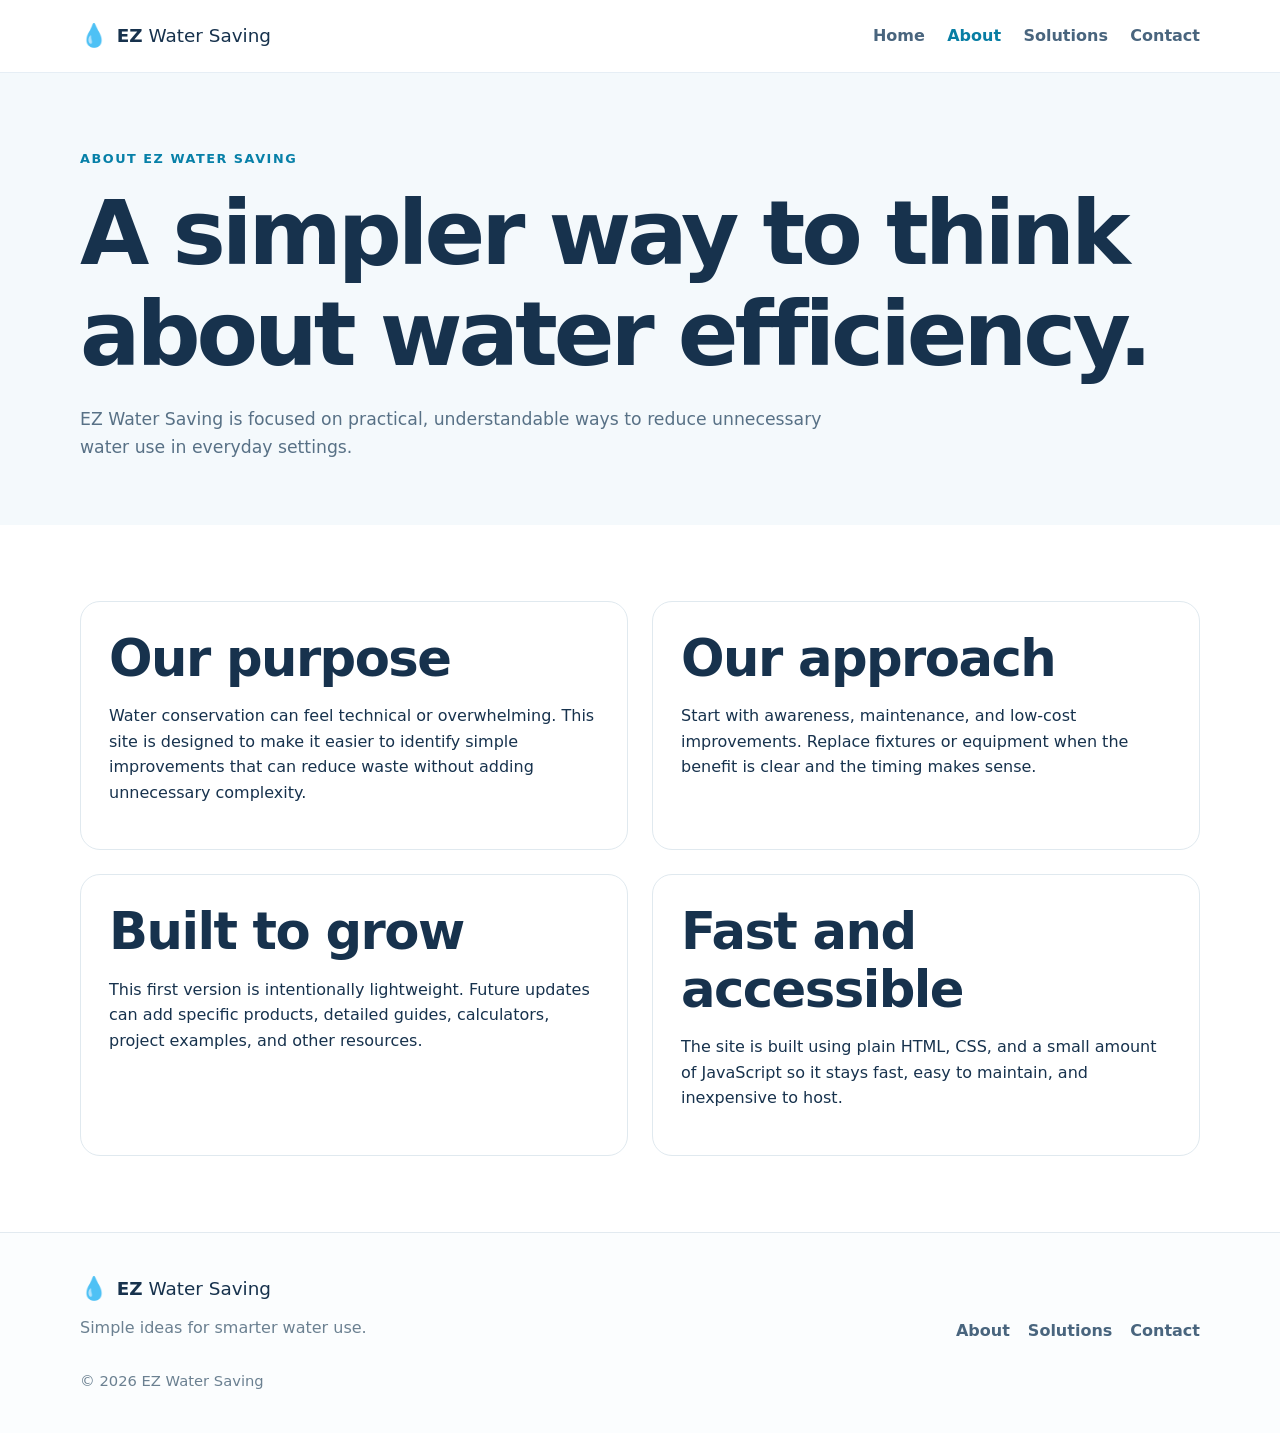
==== about.html @ 82f5d29e "Add about page" ====
<!doctype html>
<html lang="en">
<head>
  <meta charset="utf-8">
  <meta name="viewport" content="width=device-width, initial-scale=1">
  <title>About | EZ Water Saving</title>
  <meta name="description" content="Learn about the purpose of EZ Water Saving and its practical approach to water efficiency.">
  <link rel="stylesheet" href="styles.css">
  <script defer src="script.js"></script>
</head>
<body>
  <header class="site-header"><div class="container nav-wrap"><a class="brand" href="index.html"><span class="brand-mark">💧</span><span><strong>EZ</strong> Water Saving</span></a><button class="menu-button" type="button" aria-expanded="false" aria-controls="site-nav">Menu</button><nav id="site-nav" class="site-nav"><a href="index.html">Home</a><a class="active" href="about.html">About</a><a href="solutions.html">Solutions</a><a href="contact.html">Contact</a></nav></div></header>
  <main>
    <section class="page-hero"><div class="container"><span class="eyebrow">About EZ Water Saving</span><h1>A simpler way to think about water efficiency.</h1><p>EZ Water Saving is focused on practical, understandable ways to reduce unnecessary water use in everyday settings.</p></div></section>
    <section class="section"><div class="container content-grid"><article class="info-card"><h2>Our purpose</h2><p>Water conservation can feel technical or overwhelming. This site is designed to make it easier to identify simple improvements that can reduce waste without adding unnecessary complexity.</p></article><article class="info-card"><h2>Our approach</h2><p>Start with awareness, maintenance, and low-cost improvements. Replace fixtures or equipment when the benefit is clear and the timing makes sense.</p></article><article class="info-card"><h2>Built to grow</h2><p>This first version is intentionally lightweight. Future updates can add specific products, detailed guides, calculators, project examples, and other resources.</p></article><article class="info-card"><h2>Fast and accessible</h2><p>The site is built using plain HTML, CSS, and a small amount of JavaScript so it stays fast, easy to maintain, and inexpensive to host.</p></article></div></section>
  </main>
  <footer class="site-footer"><div class="container footer-wrap"><div><a class="brand footer-brand" href="index.html"><span class="brand-mark">💧</span><span><strong>EZ</strong> Water Saving</span></a><p>Simple ideas for smarter water use.</p></div><div class="footer-links"><a href="about.html">About</a><a href="solutions.html">Solutions</a><a href="contact.html">Contact</a></div><p class="copyright">© <span data-year></span> EZ Water Saving</p></div></footer>
</body>
</html>
---- styles.css ----
*{box-sizing:border-box}html{scroll-behavior:smooth}body{margin:0;font-family:Inter,ui-sans-serif,system-ui,-apple-system,BlinkMacSystemFont,"Segoe UI",sans-serif;color:#17324d;background:#fff;line-height:1.6}a{color:inherit;text-decoration:none}.container{width:min(1120px,92%);margin:0 auto}.site-header{position:sticky;top:0;z-index:20;background:rgba(255,255,255,.94);backdrop-filter:blur(12px);border-bottom:1px solid #e6eef5}.nav-wrap{display:flex;align-items:center;justify-content:space-between;min-height:72px}.brand{display:flex;gap:.55rem;align-items:center;font-size:1.15rem}.brand-mark{font-size:1.4rem}.site-nav{display:flex;gap:1.4rem;align-items:center}.site-nav a{font-weight:600;color:#49657e}.site-nav a:hover,.site-nav a.active{color:#087ea4}.menu-button{display:none;border:1px solid #cddde8;background:#fff;border-radius:10px;padding:.55rem .8rem;font-weight:700;color:#17324d}.hero{padding:88px 0 72px;background:linear-gradient(135deg,#eefaff 0%,#f7fcff 45%,#f4fbf7 100%)}.hero-grid{display:grid;grid-template-columns:1.15fr .85fr;gap:56px;align-items:center}.eyebrow{display:inline-block;font-size:.8rem;letter-spacing:.12em;text-transform:uppercase;font-weight:800;color:#0780a8;margin-bottom:14px}.eyebrow.light{color:#cdefff}h1,h2,h3{line-height:1.12;margin-top:0}h1{font-size:clamp(3rem,7vw,5.8rem);letter-spacing:-.045em;margin-bottom:22px}h2{font-size:clamp(2rem,4vw,3.2rem);letter-spacing:-.03em;margin-bottom:16px}h3{font-size:1.35rem;margin-bottom:10px}.hero-text{font-size:1.18rem;max-width:650px;color:#557087}.button-row{display:flex;gap:14px;flex-wrap:wrap;margin-top:30px}.button{display:inline-flex;align-items:center;justify-content:center;padding:.9rem 1.15rem;border-radius:12px;font-weight:800;transition:.2s ease}.button.primary{background:#087ea4;color:#fff;box-shadow:0 8px 24px rgba(8,126,164,.22)}.button.primary:hover{transform:translateY(-1px);background:#066f91}.button.secondary{border:1px solid #bdd7e4;background:#fff}.hero-card{background:#fff;border:1px solid #dceaf1;border-radius:28px;padding:34px;box-shadow:0 22px 60px rgba(44,89,120,.12)}.drop-visual{width:110px;height:140px;margin:0 0 24px 8px;background:linear-gradient(180deg,#45bde0,#087ea4);clip-path:path('M55 0 C55 0 0 61 0 91 C0 121 24 140 55 140 C86 140 110 121 110 91 C110 61 55 0 55 0 Z');display:flex;align-items:center;justify-content:center;color:#fff;font-weight:900;font-size:1.8rem}.check-list{list-style:none;padding:0;margin:20px 0 0}.check-list li{margin:.7rem 0;padding-left:1.8rem;position:relative}.check-list li:before{content:'✓';position:absolute;left:0;color:#0a9c68;font-weight:900}.section{padding:76px 0}.section.soft{background:#f5f9fc}.section-heading{max-width:720px;margin-bottom:36px}.section-heading p,.feature-card p,.split p,.hero-card p{color:#5c7488}.card-grid{display:grid;gap:22px}.card-grid.three{grid-template-columns:repeat(3,1fr)}.feature-card{border:1px solid #e0e9ef;border-radius:20px;padding:28px;background:#fff}.icon{font-size:2rem;margin-bottom:18px}.split{display:grid;grid-template-columns:1fr 1fr;gap:48px;align-items:start}.text-link{display:inline-block;margin-top:14px;color:#087ea4;font-weight:800}.cta{background:linear-gradient(135deg,#073b56,#087ea4);color:#fff;border-radius:30px;padding:48px;display:flex;align-items:center;justify-content:space-between;gap:36px}.cta p{max-width:720px;color:#d8eef7}.light-button{background:#fff;color:#073b56;white-space:nowrap}.site-footer{border-top:1px solid #e2eaf0;background:#fbfdfe;padding:38px 0}.footer-wrap{display:grid;grid-template-columns:1fr auto;gap:22px;align-items:end}.footer-brand{margin-bottom:8px}.site-footer p{margin:.2rem 0;color:#6b8091}.footer-links{display:flex;gap:18px;font-weight:700;color:#49657e}.copyright{grid-column:1/-1;font-size:.92rem}.page-hero{padding:72px 0 46px;background:#f4f9fc}.page-hero p{max-width:760px;color:#587186;font-size:1.08rem}.content-grid{display:grid;grid-template-columns:repeat(2,1fr);gap:24px}.info-card{padding:28px;border:1px solid #e0e9ef;border-radius:20px;background:#fff}.contact-box{max-width:720px;padding:30px;border:1px solid #dfe8ee;border-radius:20px;background:#fff}.notice{padding:16px 18px;border-radius:12px;background:#eef9f4;border:1px solid #d1ebde;color:#315f50}@media(max-width:820px){.hero-grid,.split,.content-grid,.card-grid.three{grid-template-columns:1fr}.hero{padding-top:56px}.site-nav{display:none;position:absolute;top:72px;left:4%;right:4%;flex-direction:column;align-items:stretch;background:#fff;border:1px solid #dce6ed;border-radius:16px;padding:14px;box-shadow:0 18px 45px rgba(40,70,90,.12)}.site-nav.open{display:flex}.menu-button{display:block}.cta{flex-direction:column;align-items:flex-start}.footer-wrap{grid-template-columns:1fr}.footer-links{flex-wrap:wrap}h1{font-size:clamp(2.7rem,14vw,4.4rem)}}
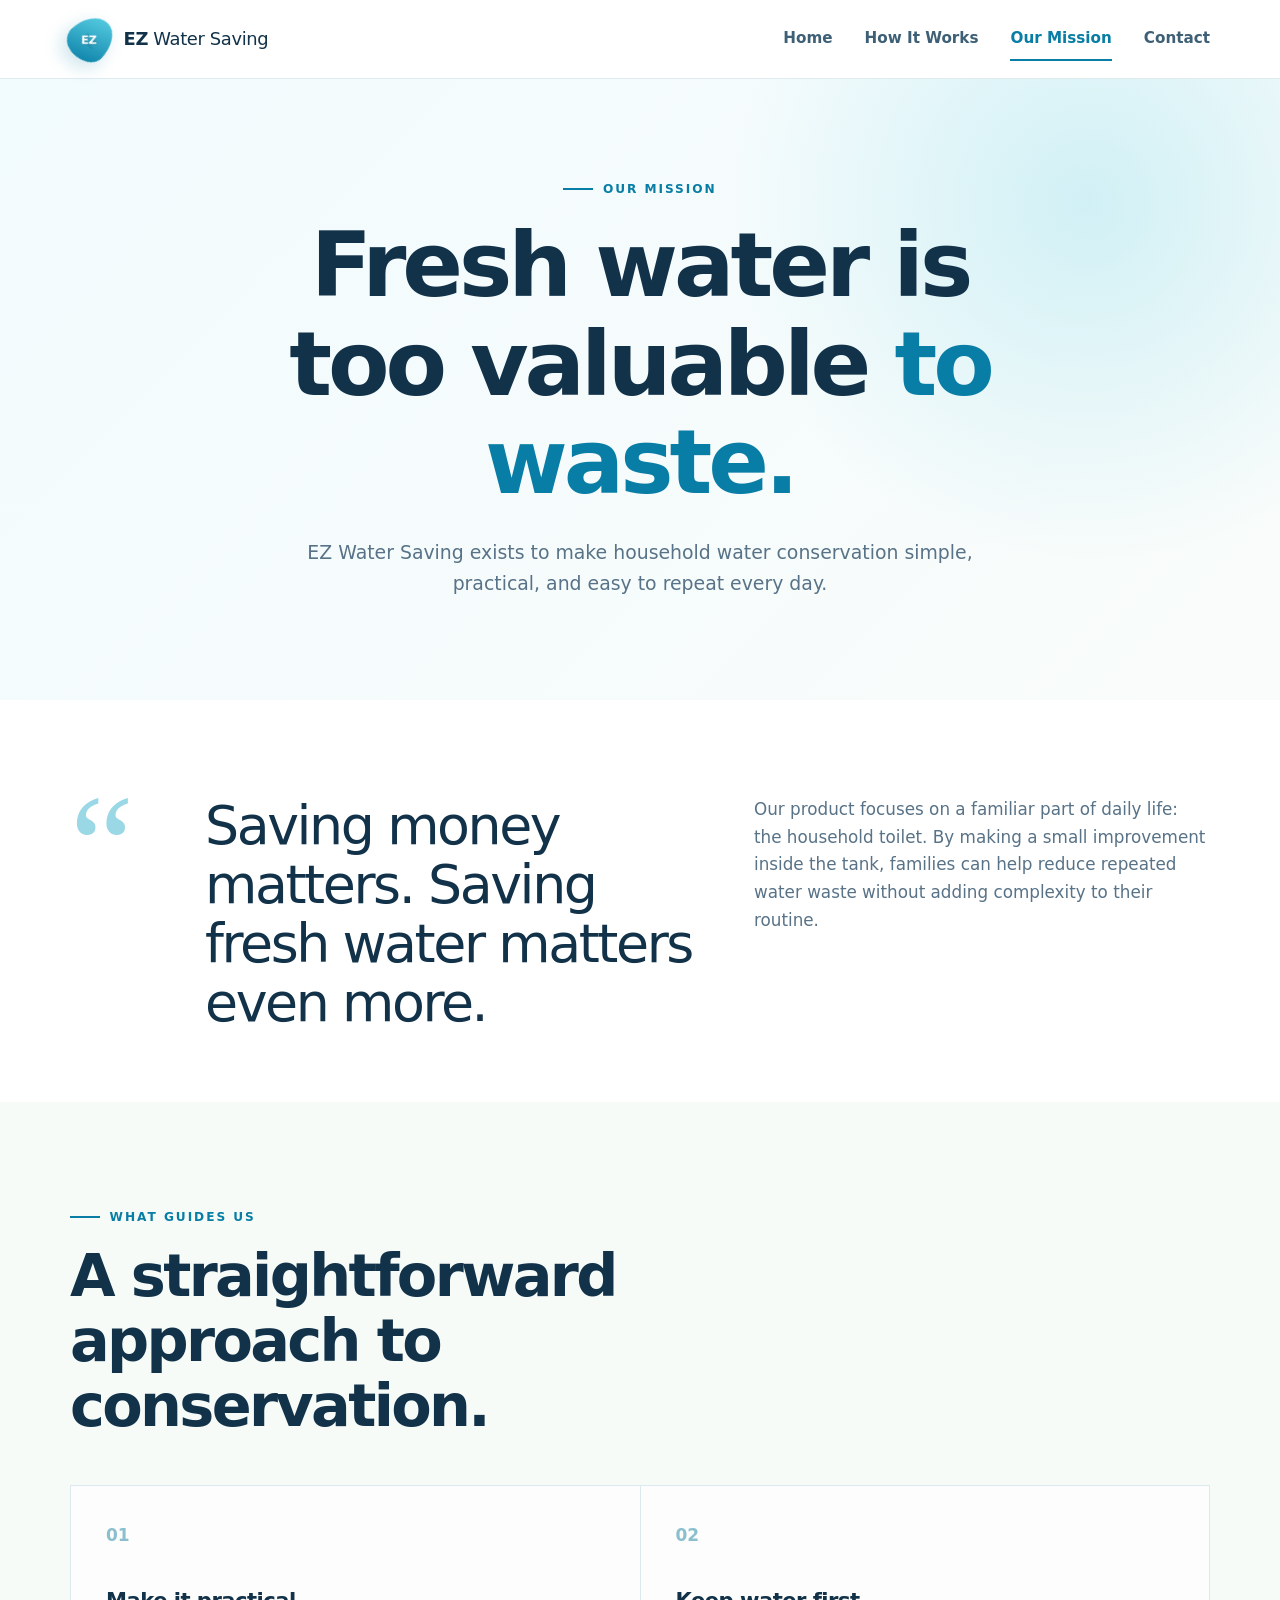
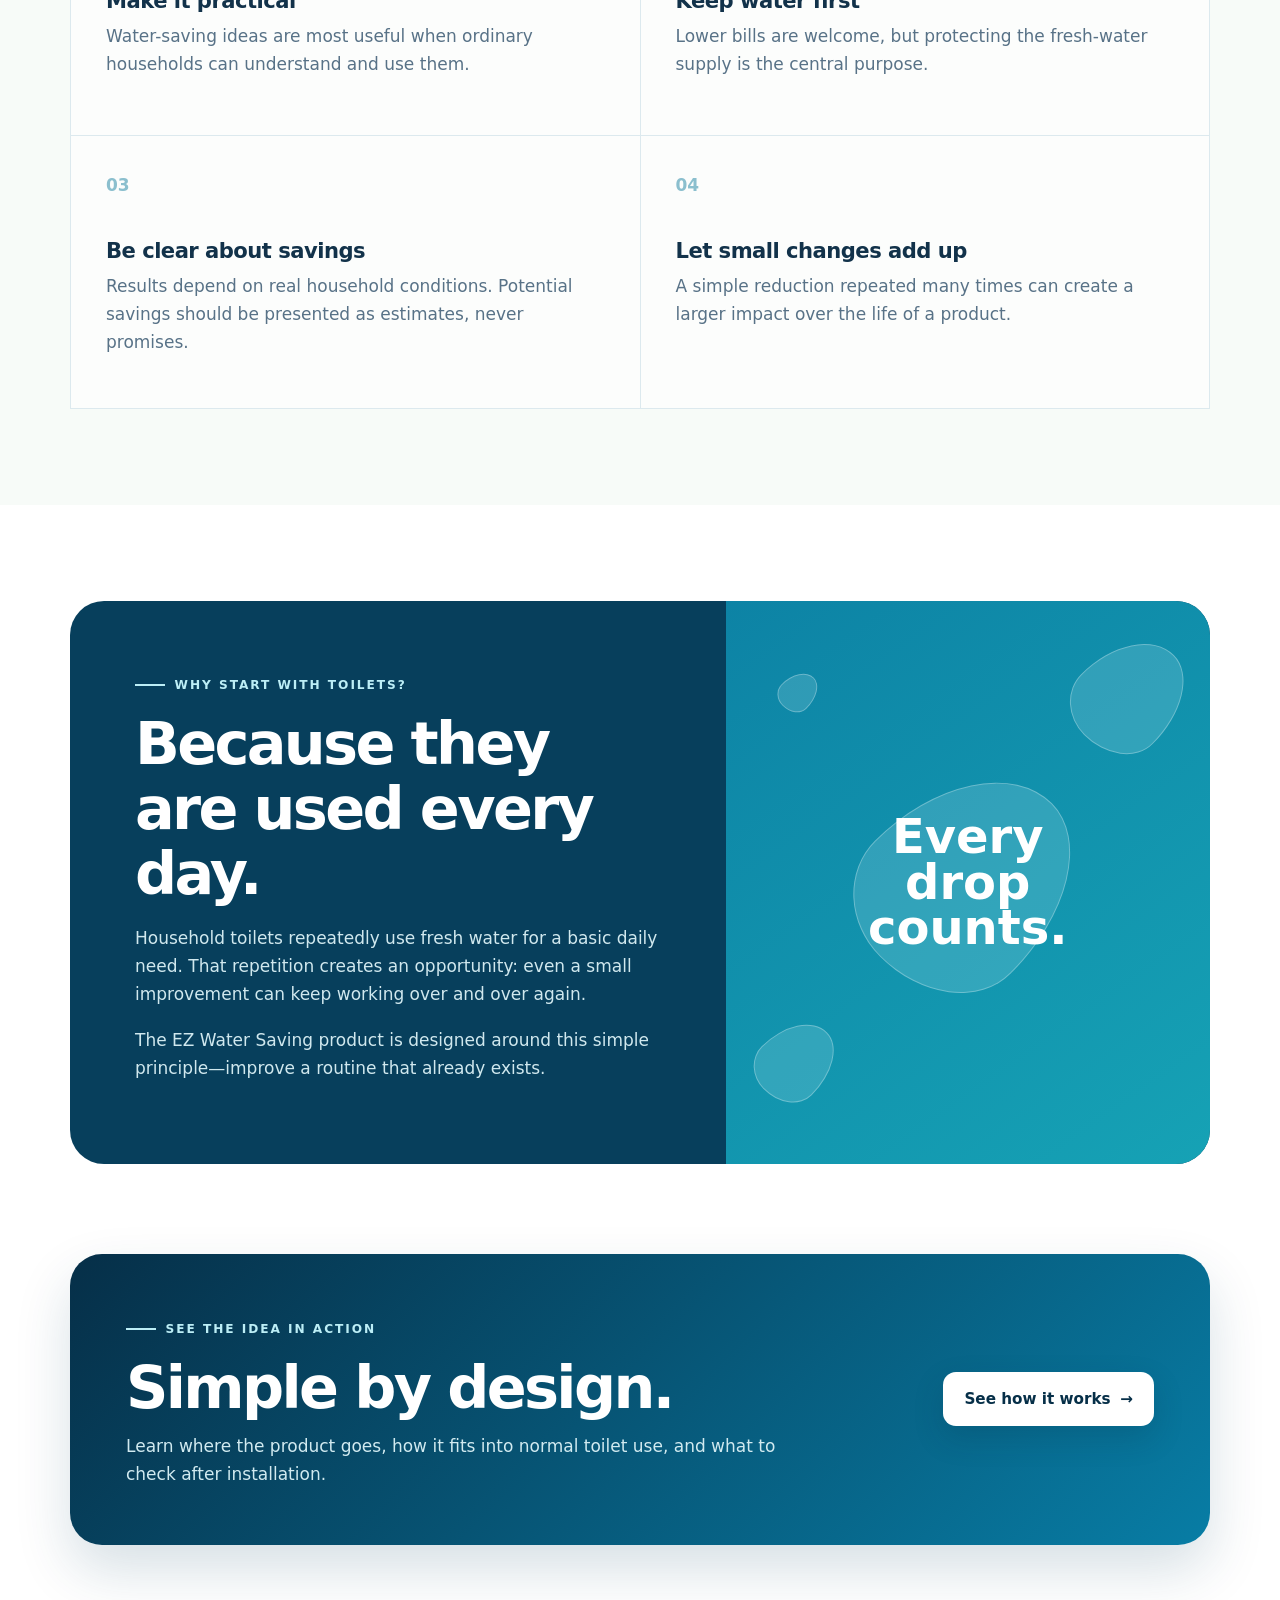
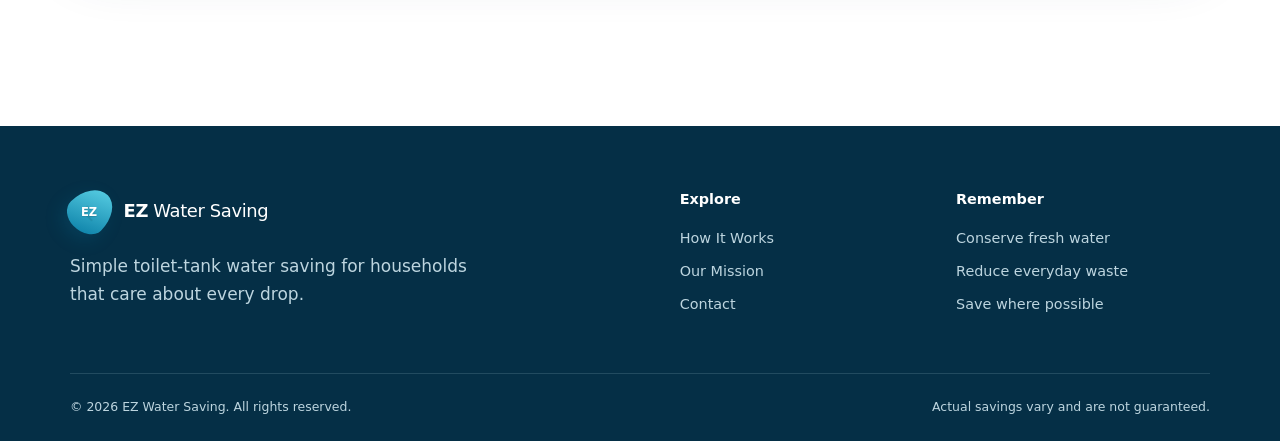
==== commit 4c990551: "Focus site on toilet-tank water-saving product" ====
--- a/about.html
+++ b/about.html
@@ -3,17 +3,58 @@
 <head>
   <meta charset="utf-8">
   <meta name="viewport" content="width=device-width, initial-scale=1">
-  <title>About | EZ Water Saving</title>
-  <meta name="description" content="Learn about the purpose of EZ Water Saving and its practical approach to water efficiency.">
+  <title>Our Mission | EZ Water Saving</title>
+  <meta name="description" content="EZ Water Saving believes practical household changes can protect fresh water and reduce everyday waste.">
+  <meta name="theme-color" content="#073f5c">
+  <link rel="canonical" href="https://ezwatersaving.com/about.html">
+  <link rel="icon" href="favicon.svg" type="image/svg+xml">
   <link rel="stylesheet" href="styles.css">
   <script defer src="script.js"></script>
 </head>
 <body>
-  <header class="site-header"><div class="container nav-wrap"><a class="brand" href="index.html"><span class="brand-mark">💧</span><span><strong>EZ</strong> Water Saving</span></a><button class="menu-button" type="button" aria-expanded="false" aria-controls="site-nav">Menu</button><nav id="site-nav" class="site-nav"><a href="index.html">Home</a><a class="active" href="about.html">About</a><a href="solutions.html">Solutions</a><a href="contact.html">Contact</a></nav></div></header>
-  <main>
-    <section class="page-hero"><div class="container"><span class="eyebrow">About EZ Water Saving</span><h1>A simpler way to think about water efficiency.</h1><p>EZ Water Saving is focused on practical, understandable ways to reduce unnecessary water use in everyday settings.</p></div></section>
-    <section class="section"><div class="container content-grid"><article class="info-card"><h2>Our purpose</h2><p>Water conservation can feel technical or overwhelming. This site is designed to make it easier to identify simple improvements that can reduce waste without adding unnecessary complexity.</p></article><article class="info-card"><h2>Our approach</h2><p>Start with awareness, maintenance, and low-cost improvements. Replace fixtures or equipment when the benefit is clear and the timing makes sense.</p></article><article class="info-card"><h2>Built to grow</h2><p>This first version is intentionally lightweight. Future updates can add specific products, detailed guides, calculators, project examples, and other resources.</p></article><article class="info-card"><h2>Fast and accessible</h2><p>The site is built using plain HTML, CSS, and a small amount of JavaScript so it stays fast, easy to maintain, and inexpensive to host.</p></article></div></section>
+  <a class="skip-link" href="#main-content">Skip to content</a>
+  <header class="site-header">
+    <div class="container nav-wrap"><a class="brand" href="index.html" aria-label="EZ Water Saving home"><span class="brand-mark" aria-hidden="true">EZ</span><span><strong>EZ</strong> Water Saving</span></a><button class="menu-button" type="button" aria-expanded="false" aria-controls="site-nav"><span class="menu-icon" aria-hidden="true"></span><span>Menu</span></button><nav id="site-nav" class="site-nav" aria-label="Primary navigation"><a href="index.html">Home</a><a href="solutions.html">How It Works</a><a class="active" href="about.html" aria-current="page">Our Mission</a><a href="contact.html">Contact</a></nav></div>
+  </header>
+
+  <main id="main-content">
+    <section class="page-hero mission-hero">
+      <div class="container narrow"><span class="eyebrow">Our mission</span><h1>Fresh water is too valuable <span>to waste.</span></h1><p>EZ Water Saving exists to make household water conservation simple, practical, and easy to repeat every day.</p></div>
+    </section>
+
+    <section class="section statement-section">
+      <div class="container statement-grid">
+        <div class="statement-mark" aria-hidden="true">“</div>
+        <blockquote>Saving money matters. Saving fresh water matters even more.</blockquote>
+        <p>Our product focuses on a familiar part of daily life: the household toilet. By making a small improvement inside the tank, families can help reduce repeated water waste without adding complexity to their routine.</p>
+      </div>
+    </section>
+
+    <section class="section soft">
+      <div class="container">
+        <div class="section-heading"><span class="eyebrow">What guides us</span><h2>A straightforward approach to conservation.</h2></div>
+        <div class="values-grid">
+          <article><span class="value-number">01</span><h3>Make it practical</h3><p>Water-saving ideas are most useful when ordinary households can understand and use them.</p></article>
+          <article><span class="value-number">02</span><h3>Keep water first</h3><p>Lower bills are welcome, but protecting the fresh-water supply is the central purpose.</p></article>
+          <article><span class="value-number">03</span><h3>Be clear about savings</h3><p>Results depend on real household conditions. Potential savings should be presented as estimates, never promises.</p></article>
+          <article><span class="value-number">04</span><h3>Let small changes add up</h3><p>A simple reduction repeated many times can create a larger impact over the life of a product.</p></article>
+        </div>
+      </div>
+    </section>
+
+    <section class="section why-toilets">
+      <div class="container split-panel">
+        <div class="split-panel-copy"><span class="eyebrow light">Why start with toilets?</span><h2>Because they are used every day.</h2><p>Household toilets repeatedly use fresh water for a basic daily need. That repetition creates an opportunity: even a small improvement can keep working over and over again.</p><p>The EZ Water Saving product is designed around this simple principle—improve a routine that already exists.</p></div>
+        <div class="drop-field" aria-hidden="true"><span class="field-drop d1"></span><span class="field-drop d2"></span><span class="field-drop d3"></span><span class="field-drop d4"></span><strong>Every<br>drop<br>counts.</strong></div>
+      </div>
+    </section>
+
+    <section class="section cta-section"><div class="container cta"><div><span class="eyebrow light">See the idea in action</span><h2>Simple by design.</h2><p>Learn where the product goes, how it fits into normal toilet use, and what to check after installation.</p></div><a class="button light-button" href="solutions.html">See how it works <span aria-hidden="true">→</span></a></div></section>
   </main>
-  <footer class="site-footer"><div class="container footer-wrap"><div><a class="brand footer-brand" href="index.html"><span class="brand-mark">💧</span><span><strong>EZ</strong> Water Saving</span></a><p>Simple ideas for smarter water use.</p></div><div class="footer-links"><a href="about.html">About</a><a href="solutions.html">Solutions</a><a href="contact.html">Contact</a></div><p class="copyright">© <span data-year></span> EZ Water Saving</p></div></footer>
+
+  <footer class="site-footer">
+    <div class="container footer-main"><div class="footer-intro"><a class="brand footer-brand" href="index.html"><span class="brand-mark" aria-hidden="true">EZ</span><span><strong>EZ</strong> Water Saving</span></a><p>Simple toilet-tank water saving for households that care about every drop.</p></div><div class="footer-column"><strong>Explore</strong><a href="solutions.html">How It Works</a><a href="about.html">Our Mission</a><a href="contact.html">Contact</a></div><div class="footer-column"><strong>Remember</strong><span>Conserve fresh water</span><span>Reduce everyday waste</span><span>Save where possible</span></div></div>
+    <div class="container footer-bottom"><p>© <span data-year></span> EZ Water Saving. All rights reserved.</p><p>Actual savings vary and are not guaranteed.</p></div>
+  </footer>
 </body>
 </html>
--- a/styles.css
+++ b/styles.css
@@ -1 +1,306 @@
-*{box-sizing:border-box}html{scroll-behavior:smooth}body{margin:0;font-family:Inter,ui-sans-serif,system-ui,-apple-system,BlinkMacSystemFont,"Segoe UI",sans-serif;color:#17324d;background:#fff;line-height:1.6}a{color:inherit;text-decoration:none}.container{width:min(1120px,92%);margin:0 auto}.site-header{position:sticky;top:0;z-index:20;background:rgba(255,255,255,.94);backdrop-filter:blur(12px);border-bottom:1px solid #e6eef5}.nav-wrap{display:flex;align-items:center;justify-content:space-between;min-height:72px}.brand{display:flex;gap:.55rem;align-items:center;font-size:1.15rem}.brand-mark{font-size:1.4rem}.site-nav{display:flex;gap:1.4rem;align-items:center}.site-nav a{font-weight:600;color:#49657e}.site-nav a:hover,.site-nav a.active{color:#087ea4}.menu-button{display:none;border:1px solid #cddde8;background:#fff;border-radius:10px;padding:.55rem .8rem;font-weight:700;color:#17324d}.hero{padding:88px 0 72px;background:linear-gradient(135deg,#eefaff 0%,#f7fcff 45%,#f4fbf7 100%)}.hero-grid{display:grid;grid-template-columns:1.15fr .85fr;gap:56px;align-items:center}.eyebrow{display:inline-block;font-size:.8rem;letter-spacing:.12em;text-transform:uppercase;font-weight:800;color:#0780a8;margin-bottom:14px}.eyebrow.light{color:#cdefff}h1,h2,h3{line-height:1.12;margin-top:0}h1{font-size:clamp(3rem,7vw,5.8rem);letter-spacing:-.045em;margin-bottom:22px}h2{font-size:clamp(2rem,4vw,3.2rem);letter-spacing:-.03em;margin-bottom:16px}h3{font-size:1.35rem;margin-bottom:10px}.hero-text{font-size:1.18rem;max-width:650px;color:#557087}.button-row{display:flex;gap:14px;flex-wrap:wrap;margin-top:30px}.button{display:inline-flex;align-items:center;justify-content:center;padding:.9rem 1.15rem;border-radius:12px;font-weight:800;transition:.2s ease}.button.primary{background:#087ea4;color:#fff;box-shadow:0 8px 24px rgba(8,126,164,.22)}.button.primary:hover{transform:translateY(-1px);background:#066f91}.button.secondary{border:1px solid #bdd7e4;background:#fff}.hero-card{background:#fff;border:1px solid #dceaf1;border-radius:28px;padding:34px;box-shadow:0 22px 60px rgba(44,89,120,.12)}.drop-visual{width:110px;height:140px;margin:0 0 24px 8px;background:linear-gradient(180deg,#45bde0,#087ea4);clip-path:path('M55 0 C55 0 0 61 0 91 C0 121 24 140 55 140 C86 140 110 121 110 91 C110 61 55 0 55 0 Z');display:flex;align-items:center;justify-content:center;color:#fff;font-weight:900;font-size:1.8rem}.check-list{list-style:none;padding:0;margin:20px 0 0}.check-list li{margin:.7rem 0;padding-left:1.8rem;position:relative}.check-list li:before{content:'✓';position:absolute;left:0;color:#0a9c68;font-weight:900}.section{padding:76px 0}.section.soft{background:#f5f9fc}.section-heading{max-width:720px;margin-bottom:36px}.section-heading p,.feature-card p,.split p,.hero-card p{color:#5c7488}.card-grid{display:grid;gap:22px}.card-grid.three{grid-template-columns:repeat(3,1fr)}.feature-card{border:1px solid #e0e9ef;border-radius:20px;padding:28px;background:#fff}.icon{font-size:2rem;margin-bottom:18px}.split{display:grid;grid-template-columns:1fr 1fr;gap:48px;align-items:start}.text-link{display:inline-block;margin-top:14px;color:#087ea4;font-weight:800}.cta{background:linear-gradient(135deg,#073b56,#087ea4);color:#fff;border-radius:30px;padding:48px;display:flex;align-items:center;justify-content:space-between;gap:36px}.cta p{max-width:720px;color:#d8eef7}.light-button{background:#fff;color:#073b56;white-space:nowrap}.site-footer{border-top:1px solid #e2eaf0;background:#fbfdfe;padding:38px 0}.footer-wrap{display:grid;grid-template-columns:1fr auto;gap:22px;align-items:end}.footer-brand{margin-bottom:8px}.site-footer p{margin:.2rem 0;color:#6b8091}.footer-links{display:flex;gap:18px;font-weight:700;color:#49657e}.copyright{grid-column:1/-1;font-size:.92rem}.page-hero{padding:72px 0 46px;background:#f4f9fc}.page-hero p{max-width:760px;color:#587186;font-size:1.08rem}.content-grid{display:grid;grid-template-columns:repeat(2,1fr);gap:24px}.info-card{padding:28px;border:1px solid #e0e9ef;border-radius:20px;background:#fff}.contact-box{max-width:720px;padding:30px;border:1px solid #dfe8ee;border-radius:20px;background:#fff}.notice{padding:16px 18px;border-radius:12px;background:#eef9f4;border:1px solid #d1ebde;color:#315f50}@media(max-width:820px){.hero-grid,.split,.content-grid,.card-grid.three{grid-template-columns:1fr}.hero{padding-top:56px}.site-nav{display:none;position:absolute;top:72px;left:4%;right:4%;flex-direction:column;align-items:stretch;background:#fff;border:1px solid #dce6ed;border-radius:16px;padding:14px;box-shadow:0 18px 45px rgba(40,70,90,.12)}.site-nav.open{display:flex}.menu-button{display:block}.cta{flex-direction:column;align-items:flex-start}.footer-wrap{grid-template-columns:1fr}.footer-links{flex-wrap:wrap}h1{font-size:clamp(2.7rem,14vw,4.4rem)}}
+:root {
+  --ink: #12324a;
+  --ink-deep: #062f48;
+  --blue: #087da5;
+  --blue-bright: #14a6cf;
+  --aqua: #5dd3e7;
+  --green: #38aa7b;
+  --cream: #f7fbf8;
+  --sky: #eef9fc;
+  --white: #ffffff;
+  --muted: #587287;
+  --line: #dce9ee;
+  --shadow: 0 24px 70px rgba(16, 64, 88, .12);
+  --radius: 26px;
+}
+
+* { box-sizing: border-box; }
+html { scroll-behavior: smooth; }
+body { margin: 0; color: var(--ink); background: var(--white); font-family: Inter, "Avenir Next", ui-sans-serif, system-ui, -apple-system, BlinkMacSystemFont, "Segoe UI", sans-serif; font-size: 17px; line-height: 1.65; -webkit-font-smoothing: antialiased; }
+body::selection { color: var(--ink-deep); background: #bdeef6; }
+a { color: inherit; text-decoration: none; }
+img { max-width: 100%; }
+button, a { -webkit-tap-highlight-color: transparent; }
+.container { width: min(1140px, 92%); margin-inline: auto; }
+.narrow { max-width: 920px; }
+.skip-link { position: fixed; top: 10px; left: 10px; z-index: 100; padding: .7rem 1rem; color: var(--white); background: var(--ink-deep); border-radius: 10px; transform: translateY(-150%); }
+.skip-link:focus { transform: translateY(0); }
+:focus-visible { outline: 3px solid #f5b642; outline-offset: 4px; }
+
+.site-header { position: sticky; top: 0; z-index: 30; border-bottom: 1px solid rgba(220, 233, 238, .9); background: rgba(255, 255, 255, .92); backdrop-filter: blur(16px); }
+.nav-wrap { min-height: 78px; display: flex; align-items: center; justify-content: space-between; gap: 24px; }
+.brand { display: inline-flex; align-items: center; gap: .72rem; font-family: "Avenir Next", Inter, ui-sans-serif, system-ui, sans-serif; font-size: 1.12rem; letter-spacing: -.02em; }
+.brand-mark { width: 42px; height: 46px; display: inline-flex; align-items: center; justify-content: center; padding-top: 6px; color: var(--white); background: linear-gradient(155deg, var(--aqua), var(--blue)); border-radius: 52% 48% 55% 45% / 66% 65% 35% 34%; box-shadow: 0 8px 18px rgba(8, 125, 165, .2); font-size: .72rem; font-weight: 800; transform: rotate(45deg); }
+.brand-mark::first-line { transform: rotate(-45deg); }
+.brand-mark { text-shadow: 0 1px 1px rgba(0, 0, 0, .1); }
+.brand-mark { line-height: 1; }
+.brand-mark { writing-mode: horizontal-tb; }
+.brand-mark { text-orientation: mixed; }
+.brand-mark { position: relative; }
+.brand-mark { color: transparent; }
+.brand-mark::after { content: "EZ"; position: absolute; color: var(--white); transform: rotate(-45deg); }
+.site-nav { display: flex; align-items: center; gap: 2rem; }
+.site-nav a { position: relative; color: #3e6076; font-size: .95rem; font-weight: 700; }
+.site-nav a::after { content: ""; position: absolute; left: 0; right: 100%; bottom: -9px; height: 2px; background: var(--blue); transition: right .2s ease; }
+.site-nav a:hover, .site-nav a.active { color: var(--blue); }
+.site-nav a:hover::after, .site-nav a.active::after { right: 0; }
+.menu-button { display: none; align-items: center; gap: .55rem; border: 1px solid var(--line); border-radius: 12px; padding: .62rem .8rem; color: var(--ink); background: var(--white); font: inherit; font-size: .9rem; font-weight: 700; }
+.menu-icon, .menu-icon::before, .menu-icon::after { width: 18px; height: 2px; display: block; background: currentColor; border-radius: 2px; }
+.menu-icon { position: relative; }
+.menu-icon::before, .menu-icon::after { content: ""; position: absolute; left: 0; }
+.menu-icon::before { top: -6px; }
+.menu-icon::after { top: 6px; }
+
+h1, h2, h3, blockquote { margin-top: 0; font-family: "Avenir Next", Inter, ui-sans-serif, system-ui, sans-serif; line-height: 1.1; letter-spacing: -.045em; }
+h1 { max-width: 820px; margin-bottom: 25px; font-size: clamp(3.15rem, 7.5vw, 6.65rem); }
+h1 span, h2 span { color: var(--blue); }
+h2 { margin-bottom: 18px; font-size: clamp(2.15rem, 4.6vw, 3.85rem); }
+h3 { margin-bottom: 10px; font-size: 1.32rem; letter-spacing: -.025em; }
+p { margin-top: 0; }
+.eyebrow { display: inline-flex; align-items: center; gap: .6rem; margin-bottom: 17px; color: var(--blue); font-size: .76rem; font-weight: 800; letter-spacing: .16em; text-transform: uppercase; }
+.eyebrow::before { content: ""; width: 30px; height: 2px; background: currentColor; }
+.eyebrow.light { color: #bceef6; }
+.hero { position: relative; overflow: hidden; padding: 104px 0 90px; background: radial-gradient(circle at 82% 25%, rgba(93, 211, 231, .24), transparent 28%), linear-gradient(135deg, #f5fcff 0%, #f9fdfb 55%, #eff9f6 100%); }
+.hero-grid { position: relative; z-index: 2; display: grid; grid-template-columns: 1.08fr .92fr; align-items: center; gap: 72px; }
+.hero-copy h1 { margin-bottom: 24px; }
+.hero-text { max-width: 680px; color: var(--muted); font-size: 1.18rem; }
+.button-row { display: flex; flex-wrap: wrap; gap: 13px; margin-top: 31px; }
+.button { min-height: 52px; display: inline-flex; align-items: center; justify-content: center; gap: .6rem; padding: .85rem 1.25rem; border: 1px solid transparent; border-radius: 13px; font-size: .95rem; font-weight: 800; transition: transform .2s ease, box-shadow .2s ease, background .2s ease; }
+.button:hover { transform: translateY(-2px); }
+.button.primary { color: var(--white); background: linear-gradient(135deg, var(--blue), #07688f); box-shadow: 0 13px 28px rgba(8, 125, 165, .24); }
+.button.primary:hover { box-shadow: 0 16px 34px rgba(8, 125, 165, .31); }
+.button.secondary { border-color: #bfd9e3; background: rgba(255, 255, 255, .76); }
+.button.secondary:hover { background: var(--white); }
+.hero-points { display: flex; flex-wrap: wrap; gap: 12px 22px; margin-top: 28px; color: #4f6f80; font-size: .9rem; font-weight: 700; }
+.hero-points i { width: 20px; height: 20px; display: inline-flex; align-items: center; justify-content: center; margin-right: 5px; color: #187754; background: #dff5ea; border-radius: 50%; font-size: .7rem; font-style: normal; }
+.hero-orb { position: absolute; border: 1px solid rgba(8, 125, 165, .13); border-radius: 50%; }
+.hero-orb-one { width: 440px; height: 440px; top: -250px; right: 15%; }
+.hero-orb-two { width: 660px; height: 660px; right: -390px; bottom: -380px; }
+
+.product-stage { position: relative; min-height: 535px; display: flex; align-items: center; justify-content: center; padding: 52px 30px 86px; border: 1px solid rgba(191, 217, 227, .8); border-radius: 38px; background: rgba(255, 255, 255, .67); box-shadow: var(--shadow); backdrop-filter: blur(12px); }
+.stage-label { position: absolute; top: 25px; left: 28px; padding: .45rem .75rem; color: #356276; background: #edf8fb; border-radius: 99px; font-size: .72rem; font-weight: 800; letter-spacing: .08em; text-transform: uppercase; }
+.toilet-illustration { position: relative; width: 300px; height: 270px; margin-top: -10px; }
+.tank-lid { position: absolute; z-index: 3; top: 0; left: 15px; width: 270px; height: 28px; border: 3px solid #bcd2dc; border-radius: 12px 12px 7px 7px; background: linear-gradient(#fff, #edf5f7); box-shadow: 0 8px 14px rgba(45, 88, 109, .09); }
+.tank-body { position: absolute; top: 23px; left: 25px; width: 250px; height: 195px; overflow: hidden; border: 3px solid #bcd2dc; border-radius: 4px 4px 25px 25px; background: #f7fcfd; box-shadow: inset 0 -12px 30px rgba(141, 194, 210, .12); }
+.tank-base { position: absolute; left: 75px; bottom: 24px; width: 150px; height: 34px; border: 3px solid #bcd2dc; border-top: 0; border-radius: 0 0 48% 48%; background: linear-gradient(#f7fcfd, #eaf3f6); }
+.tank-water { position: absolute; left: 0; right: 0; bottom: 0; height: 124px; background: linear-gradient(180deg, rgba(91, 207, 230, .58), rgba(16, 151, 190, .72)); }
+.tank-water::before { content: ""; position: absolute; top: -7px; left: -5%; width: 110%; height: 14px; background: rgba(117, 221, 238, .64); border-radius: 50%; }
+.fill-valve { position: absolute; z-index: 2; top: 28px; right: 28px; width: 12px; height: 132px; background: #7591a0; border-radius: 8px; }
+.fill-valve::before { content: ""; position: absolute; top: -1px; right: -11px; width: 34px; height: 12px; border-radius: 8px; background: #7591a0; }
+.fill-valve span { position: absolute; top: 44px; right: -17px; width: 46px; height: 26px; border: 4px solid #7591a0; border-radius: 50%; background: #f7fcfd; }
+.ez-device { position: absolute; z-index: 2; left: 37px; bottom: 15px; width: 92px; height: 113px; display: flex; flex-direction: column; align-items: center; justify-content: center; color: var(--white); background: linear-gradient(155deg, #1ab6d9, #087da5); border: 3px solid rgba(255, 255, 255, .7); border-radius: 47% 53% 52% 48% / 65% 65% 35% 35%; box-shadow: 0 12px 25px rgba(1, 98, 135, .28); }
+.ez-device span { font-family: "Avenir Next", Inter, ui-sans-serif, system-ui, sans-serif; font-size: 1.65rem; font-weight: 800; line-height: 1; }
+.ez-device small { margin-top: 6px; font-size: .48rem; font-weight: 800; line-height: 1.15; letter-spacing: .09em; text-align: center; }
+.water-ripple { position: absolute; z-index: 1; height: 12px; border: 2px solid rgba(255, 255, 255, .64); border-radius: 50%; }
+.ripple-one { width: 80px; left: 12px; bottom: 33px; }
+.ripple-two { width: 65px; right: 20px; bottom: 72px; }
+.savings-badge { position: absolute; right: -22px; bottom: 24px; width: 235px; padding: 18px 20px; color: var(--white); background: linear-gradient(135deg, #0b4f6c, #087da5); border: 5px solid #f6fcfd; border-radius: 20px; box-shadow: 0 18px 35px rgba(7, 70, 98, .27); }
+.savings-badge span, .savings-badge small { display: block; color: #c5edf5; font-size: .68rem; letter-spacing: .06em; }
+.savings-badge span { text-transform: uppercase; }
+.savings-badge strong { display: block; margin: 3px 0; font-family: "Manrope", sans-serif; font-size: 1.35rem; letter-spacing: -.03em; }
+
+.trust-strip { border-top: 1px solid #dbecef; border-bottom: 1px solid #dbecef; background: #fbfefd; }
+.trust-grid { display: grid; grid-template-columns: repeat(3, 1fr); }
+.trust-grid > div { min-height: 140px; display: flex; align-items: center; gap: 16px; padding: 25px 30px; border-right: 1px solid #dbecef; }
+.trust-grid > div:first-child { padding-left: 0; }
+.trust-grid > div:last-child { padding-right: 0; border-right: 0; }
+.trust-grid p { margin: 0; color: var(--muted); font-size: .88rem; line-height: 1.5; }
+.trust-grid strong { color: var(--ink); font-size: 1rem; }
+.trust-icon { color: #8ec7d8; font-family: "Avenir Next", Inter, ui-sans-serif, system-ui, sans-serif; font-size: 1.7rem; font-weight: 800; }
+
+.section { padding: 96px 0; }
+.section.soft { background: var(--cream); }
+.section-heading { max-width: 760px; margin-bottom: 46px; }
+.section-heading.centered { margin-inline: auto; text-align: center; }
+.section-heading.centered .eyebrow { justify-content: center; }
+.section-heading p, .feature-card p, .lead { color: var(--muted); }
+.steps-grid { display: grid; grid-template-columns: repeat(3, 1fr); gap: 24px; }
+.step-card { position: relative; min-height: 285px; padding: 32px; overflow: hidden; border: 1px solid var(--line); border-radius: var(--radius); background: var(--white); transition: transform .2s ease, box-shadow .2s ease; }
+.step-card:hover { transform: translateY(-4px); box-shadow: 0 18px 42px rgba(16, 64, 88, .1); }
+.step-card p { color: var(--muted); }
+.step-number { position: absolute; top: 18px; right: 23px; color: #d9edf2; font-family: "Avenir Next", Inter, ui-sans-serif, system-ui, sans-serif; font-size: 2.8rem; font-weight: 800; }
+.step-icon, .line-icon { width: 56px; height: 56px; display: inline-flex; align-items: center; justify-content: center; margin-bottom: 35px; color: var(--blue); background: var(--sky); border-radius: 17px; font-size: 1.45rem; font-weight: 800; }
+.section-action { margin-top: 35px; text-align: center; }
+.text-link { display: inline-flex; align-items: center; gap: .5rem; color: var(--blue); font-weight: 800; }
+.text-link:hover { color: #075f82; }
+
+.water-section { position: relative; overflow: hidden; color: var(--white); background: linear-gradient(135deg, #063c58, #08799e 68%, #0b8b9a); }
+.impact-grid { display: grid; grid-template-columns: .8fr 1.2fr; align-items: center; gap: 80px; }
+.impact-copy p { max-width: 710px; color: #d4edf3; }
+.impact-visual { position: relative; min-height: 420px; display: grid; place-items: center; }
+.big-drop { position: relative; z-index: 2; width: 220px; height: 285px; display: grid; place-items: center; color: #075071; background: linear-gradient(155deg, #e6fbff, #8de4ef); border-radius: 50% 50% 53% 47% / 66% 66% 34% 34%; transform: rotate(45deg); box-shadow: 0 28px 65px rgba(1, 34, 51, .27); }
+.big-drop span { font-family: "Avenir Next", Inter, ui-sans-serif, system-ui, sans-serif; font-size: 2rem; font-weight: 800; line-height: 1; text-align: center; transform: rotate(-45deg); }
+.impact-ring { position: absolute; border: 1px solid rgba(185, 238, 247, .23); border-radius: 50%; }
+.ring-one { width: 330px; height: 330px; }
+.ring-two { width: 430px; height: 430px; }
+.light-button { color: var(--ink-deep); background: var(--white); box-shadow: 0 12px 30px rgba(3, 39, 57, .17); }
+
+.savings-section { background: linear-gradient(180deg, #fff, #f8fbf9); }
+.savings-grid { display: grid; grid-template-columns: 1.15fr .85fr; align-items: center; gap: 90px; }
+.lead { font-size: 1.12rem; }
+.check-list { margin: 28px 0 0; padding: 0; list-style: none; }
+.check-list li { position: relative; margin: .8rem 0; padding-left: 2rem; color: #496879; }
+.check-list li::before { content: "✓"; position: absolute; left: 0; top: .15rem; width: 21px; height: 21px; display: grid; place-items: center; color: #15734f; background: #dcf4e8; border-radius: 50%; font-size: .7rem; font-weight: 900; }
+.estimate-card { padding: 40px; color: var(--white); background: linear-gradient(150deg, #0b4965, #087da5); border-radius: 30px; box-shadow: 0 26px 55px rgba(8, 83, 113, .2); }
+.estimate-kicker { display: block; color: #b9e9f2; font-size: .72rem; font-weight: 800; letter-spacing: .14em; text-transform: uppercase; }
+.estimate-value { margin: 15px 0 -3px; font-family: "Avenir Next", Inter, ui-sans-serif, system-ui, sans-serif; font-size: clamp(5rem, 10vw, 7.5rem); font-weight: 800; line-height: .9; letter-spacing: -.08em; }
+.estimate-value sup { position: relative; top: -.55em; margin-right: 5px; font-size: .33em; }
+.estimate-card > strong { font-family: "Avenir Next", Inter, ui-sans-serif, system-ui, sans-serif; font-size: 1.2rem; }
+.estimate-card p { margin-top: 14px; color: #d2edf3; }
+.estimate-card small { display: block; color: #badce5; font-size: .72rem; line-height: 1.5; }
+.estimate-divider { height: 1px; margin: 24px 0; background: rgba(255, 255, 255, .2); }
+
+.cta-section { padding-top: 20px; }
+.cta { display: flex; align-items: center; justify-content: space-between; gap: 48px; padding: 56px; color: var(--white); background: linear-gradient(135deg, #062f48, #087da5); border-radius: 32px; box-shadow: 0 25px 55px rgba(7, 65, 91, .16); }
+.cta h2 { margin-bottom: 12px; }
+.cta p { max-width: 700px; margin-bottom: 0; color: #d1eaf0; }
+.cta .button { flex: 0 0 auto; }
+
+.page-hero { position: relative; overflow: hidden; padding: 100px 0 82px; background: radial-gradient(circle at 85% 20%, rgba(74, 199, 222, .22), transparent 30%), linear-gradient(135deg, #f2fbfe, #f9fcfa); }
+.page-hero h1 { font-size: clamp(3.25rem, 7vw, 6rem); }
+.page-hero p { max-width: 780px; color: var(--muted); font-size: 1.18rem; }
+.page-hero-grid { display: grid; grid-template-columns: 1.2fr .8fr; align-items: center; gap: 70px; }
+.mini-product-card { padding: 28px; border: 1px solid var(--line); border-radius: 27px; background: rgba(255, 255, 255, .8); box-shadow: var(--shadow); }
+.mini-label { display: block; margin-bottom: 18px; color: var(--blue); font-size: .72rem; font-weight: 800; letter-spacing: .12em; text-transform: uppercase; }
+.mini-tank { position: relative; height: 175px; overflow: hidden; margin-bottom: 18px; border: 3px solid #bdd3dc; border-top-width: 12px; border-radius: 9px 9px 22px 22px; background: #f5fbfc; }
+.mini-water { position: absolute; left: 0; right: 0; bottom: 0; height: 95px; background: linear-gradient(#7fdaea, #22a3c5); }
+.mini-device { position: absolute; left: 25px; bottom: 14px; width: 65px; height: 82px; display: grid; place-items: center; color: #fff; background: #087da5; border: 2px solid rgba(255, 255, 255, .7); border-radius: 50% 50% 55% 45% / 65% 65% 35% 35%; font-family: "Avenir Next", Inter, ui-sans-serif, system-ui, sans-serif; font-weight: 800; }
+.detail-grid { display: grid; grid-template-columns: .85fr 1.15fr; align-items: start; gap: 90px; }
+.sticky-heading { position: sticky; top: 120px; }
+.sticky-heading p { color: var(--muted); }
+.detail-steps { border-top: 1px solid var(--line); }
+.detail-steps article { display: grid; grid-template-columns: 65px 1fr; gap: 22px; padding: 35px 0; border-bottom: 1px solid var(--line); }
+.detail-steps article > span { color: #8fc5d4; font-family: "Avenir Next", Inter, ui-sans-serif, system-ui, sans-serif; font-size: 1.4rem; font-weight: 800; }
+.detail-steps p { margin: 0; color: var(--muted); }
+.card-grid { display: grid; gap: 24px; }
+.card-grid.three { grid-template-columns: repeat(3, 1fr); }
+.feature-card { padding: 32px; border: 1px solid var(--line); border-radius: var(--radius); background: var(--white); }
+.feature-card .line-icon { margin-bottom: 28px; }
+.safety-section { padding-top: 55px; padding-bottom: 55px; }
+.safety-card { display: grid; grid-template-columns: auto 1fr; align-items: start; gap: 30px; padding: 38px 42px; border: 1px solid #e8dbad; border-radius: 25px; background: #fffcf1; }
+.safety-symbol { width: 52px; height: 52px; display: grid; place-items: center; color: #765d05; background: #f8e7a7; border-radius: 50%; font-family: "Avenir Next", Inter, ui-sans-serif, system-ui, sans-serif; font-size: 1.5rem; font-weight: 800; }
+.safety-card h2 { font-size: clamp(1.8rem, 3.5vw, 2.7rem); }
+.safety-card p { margin-bottom: 0; color: #6a654e; }
+.faq-section { padding-top: 55px; }
+.faq-grid { display: grid; grid-template-columns: .75fr 1.25fr; gap: 90px; }
+.faq-list { border-top: 1px solid var(--line); }
+details { border-bottom: 1px solid var(--line); }
+summary { position: relative; padding: 26px 50px 26px 0; cursor: pointer; font-family: "Avenir Next", Inter, ui-sans-serif, system-ui, sans-serif; font-weight: 700; list-style: none; }
+summary::-webkit-details-marker { display: none; }
+summary::after { content: "+"; position: absolute; right: 6px; top: 22px; width: 31px; height: 31px; display: grid; place-items: center; color: var(--blue); background: var(--sky); border-radius: 50%; font-size: 1.25rem; }
+details[open] summary::after { content: "−"; }
+details p { padding-right: 50px; color: var(--muted); }
+
+.mission-hero { text-align: center; }
+.mission-hero .container { display: flex; flex-direction: column; align-items: center; }
+.mission-hero p { max-width: 700px; }
+.statement-section { padding-bottom: 70px; }
+.statement-grid { display: grid; grid-template-columns: 90px 1.05fr .95fr; align-items: start; gap: 45px; }
+.statement-mark { margin-top: -22px; color: #9ad8e6; font-family: Georgia, serif; font-size: 9rem; line-height: 1; }
+blockquote { margin: 0; font-size: clamp(2rem, 4.2vw, 3.4rem); }
+.statement-grid > p { color: var(--muted); font-size: 1.05rem; }
+.values-grid { display: grid; grid-template-columns: repeat(2, 1fr); border-top: 1px solid var(--line); border-left: 1px solid var(--line); }
+.values-grid article { min-height: 250px; padding: 35px; border-right: 1px solid var(--line); border-bottom: 1px solid var(--line); background: rgba(255, 255, 255, .68); }
+.value-number { display: block; margin-bottom: 40px; color: #8bbfce; font-family: "Avenir Next", Inter, ui-sans-serif, system-ui, sans-serif; font-weight: 800; }
+.values-grid p { color: var(--muted); }
+.why-toilets { padding-bottom: 70px; }
+.split-panel { display: grid; grid-template-columns: 1.15fr .85fr; overflow: hidden; color: var(--white); background: #073f5c; border-radius: 34px; }
+.split-panel-copy { padding: 65px; }
+.split-panel-copy p { color: #d0e8ee; }
+.drop-field { position: relative; min-height: 480px; display: grid; place-items: center; overflow: hidden; background: linear-gradient(145deg, #0d83a5, #16a2b5); }
+.drop-field strong { position: relative; z-index: 2; color: #fff; font-family: "Avenir Next", Inter, ui-sans-serif, system-ui, sans-serif; font-size: 3rem; line-height: .95; text-align: center; }
+.field-drop { position: absolute; display: block; background: rgba(211, 247, 252, .17); border: 1px solid rgba(255, 255, 255, .28); border-radius: 52% 48% 55% 45% / 66% 65% 35% 34%; transform: rotate(45deg); }
+.d1 { width: 190px; height: 230px; }
+.d2 { width: 100px; height: 120px; top: 35px; right: 30px; }
+.d3 { width: 70px; height: 85px; left: 35px; bottom: 60px; }
+.d4 { width: 35px; height: 42px; left: 55px; top: 70px; }
+
+.contact-hero { text-align: center; }
+.contact-hero .container { display: flex; flex-direction: column; align-items: center; }
+.contact-grid { display: grid; grid-template-columns: 1.2fr .8fr; align-items: start; gap: 28px; }
+.contact-card { border: 1px solid var(--line); border-radius: 28px; background: var(--white); }
+.primary-contact { padding: 48px; box-shadow: 0 22px 55px rgba(16, 64, 88, .08); }
+.primary-contact p, .note-card p { color: var(--muted); }
+.contact-drop { width: 74px; height: 90px; display: grid; place-items: center; margin-bottom: 35px; padding-top: 7px; color: var(--white); background: linear-gradient(145deg, var(--aqua), var(--blue)); border-radius: 52% 48% 55% 45% / 66% 65% 35% 34%; transform: rotate(45deg); font-family: "Avenir Next", Inter, ui-sans-serif, system-ui, sans-serif; font-weight: 800; }
+.contact-drop { color: transparent; position: relative; }
+.contact-drop::after { content: "EZ"; position: absolute; color: #fff; transform: rotate(-45deg); }
+.note-card { padding: 36px; background: var(--sky); }
+.note-icon { width: 38px; height: 38px; display: grid; place-items: center; margin-bottom: 24px; color: var(--blue); background: var(--white); border-radius: 50%; font-family: Georgia, serif; font-weight: 700; }
+
+.site-footer { margin-top: 85px; color: #bdd5df; background: #052f46; }
+.footer-main { display: grid; grid-template-columns: 1.7fr .65fr .8fr; gap: 70px; padding-top: 62px; padding-bottom: 48px; }
+.footer-brand { color: var(--white); }
+.footer-intro p { max-width: 400px; margin-top: 18px; }
+.footer-column { display: flex; flex-direction: column; gap: 9px; font-size: .9rem; }
+.footer-column strong { margin-bottom: 7px; color: var(--white); font-family: "Avenir Next", Inter, ui-sans-serif, system-ui, sans-serif; }
+.footer-column a:hover { color: var(--white); }
+.footer-bottom { display: flex; justify-content: space-between; gap: 30px; padding-top: 23px; padding-bottom: 24px; border-top: 1px solid rgba(201, 230, 239, .15); font-size: .78rem; }
+.footer-bottom p { margin: 0; }
+
+@media (prefers-reduced-motion: no-preference) {
+  .product-stage { animation: rise .7s ease both; }
+  .hero-copy { animation: rise .65s .08s ease both; }
+  @keyframes rise { from { opacity: 0; transform: translateY(18px); } to { opacity: 1; transform: translateY(0); } }
+}
+
+@media (max-width: 940px) {
+  .hero-grid, .page-hero-grid, .impact-grid, .savings-grid, .detail-grid, .faq-grid, .statement-grid, .split-panel, .contact-grid { grid-template-columns: 1fr; }
+  .hero-grid { gap: 55px; }
+  .product-stage { width: min(560px, 100%); margin-inline: auto; }
+  .trust-grid { grid-template-columns: 1fr; }
+  .trust-grid > div, .trust-grid > div:first-child, .trust-grid > div:last-child { min-height: auto; padding: 20px 0; border-right: 0; border-bottom: 1px solid var(--line); }
+  .trust-grid > div:last-child { border-bottom: 0; }
+  .steps-grid, .card-grid.three { grid-template-columns: 1fr; }
+  .step-card { min-height: auto; }
+  .impact-visual { order: 2; }
+  .sticky-heading { position: static; }
+  .detail-grid, .faq-grid { gap: 42px; }
+  .statement-grid { gap: 20px; }
+  .statement-mark { height: 70px; }
+  .footer-main { grid-template-columns: 1.3fr .7fr .8fr; gap: 35px; }
+}
+
+@media (max-width: 760px) {
+  body { font-size: 16px; }
+  .nav-wrap { min-height: 70px; }
+  .menu-button { display: inline-flex; }
+  .site-nav { position: absolute; top: 70px; left: 4%; right: 4%; display: none; flex-direction: column; align-items: stretch; gap: 0; padding: 10px; border: 1px solid var(--line); border-radius: 16px; background: var(--white); box-shadow: 0 22px 48px rgba(16, 64, 88, .15); }
+  .site-nav.open { display: flex; }
+  .site-nav a { padding: .8rem .75rem; border-radius: 9px; }
+  .site-nav a::after { display: none; }
+  .site-nav a:hover, .site-nav a.active { background: var(--sky); }
+  .hero { padding: 72px 0 64px; }
+  .hero-copy h1 { font-size: clamp(3rem, 15vw, 4.8rem); }
+  .product-stage { min-height: 470px; padding-inline: 10px; }
+  .toilet-illustration { transform: scale(.82); }
+  .savings-badge { right: 12px; bottom: 18px; }
+  .section { padding: 72px 0; }
+  .water-section { padding-top: 55px; }
+  .impact-grid { gap: 30px; }
+  .impact-visual { min-height: 350px; transform: scale(.78); }
+  .estimate-card { padding: 30px; }
+  .cta-section { padding-top: 5px; }
+  .cta { flex-direction: column; align-items: flex-start; padding: 36px 28px; border-radius: 25px; }
+  .page-hero { padding: 74px 0 58px; }
+  .page-hero h1 { font-size: clamp(3rem, 14vw, 4.5rem); }
+  .safety-card { grid-template-columns: 1fr; padding: 30px 25px; }
+  .values-grid { grid-template-columns: 1fr; }
+  .split-panel-copy { padding: 40px 28px; }
+  .drop-field { min-height: 340px; }
+  .primary-contact, .note-card { padding: 30px 25px; }
+  .footer-main { grid-template-columns: 1fr 1fr; }
+  .footer-intro { grid-column: 1 / -1; }
+  .footer-bottom { flex-direction: column; gap: 8px; }
+}
+
+@media (max-width: 430px) {
+  .brand { font-size: 1rem; }
+  .brand-mark { width: 36px; height: 39px; }
+  .menu-button span:last-child { display: none; }
+  .hero-points { flex-direction: column; }
+  .product-stage { min-height: 450px; }
+  .toilet-illustration { transform: scale(.72); }
+  .savings-badge { left: 14px; right: 14px; width: auto; }
+  .footer-main { grid-template-columns: 1fr; }
+  .footer-intro { grid-column: auto; }
+}
